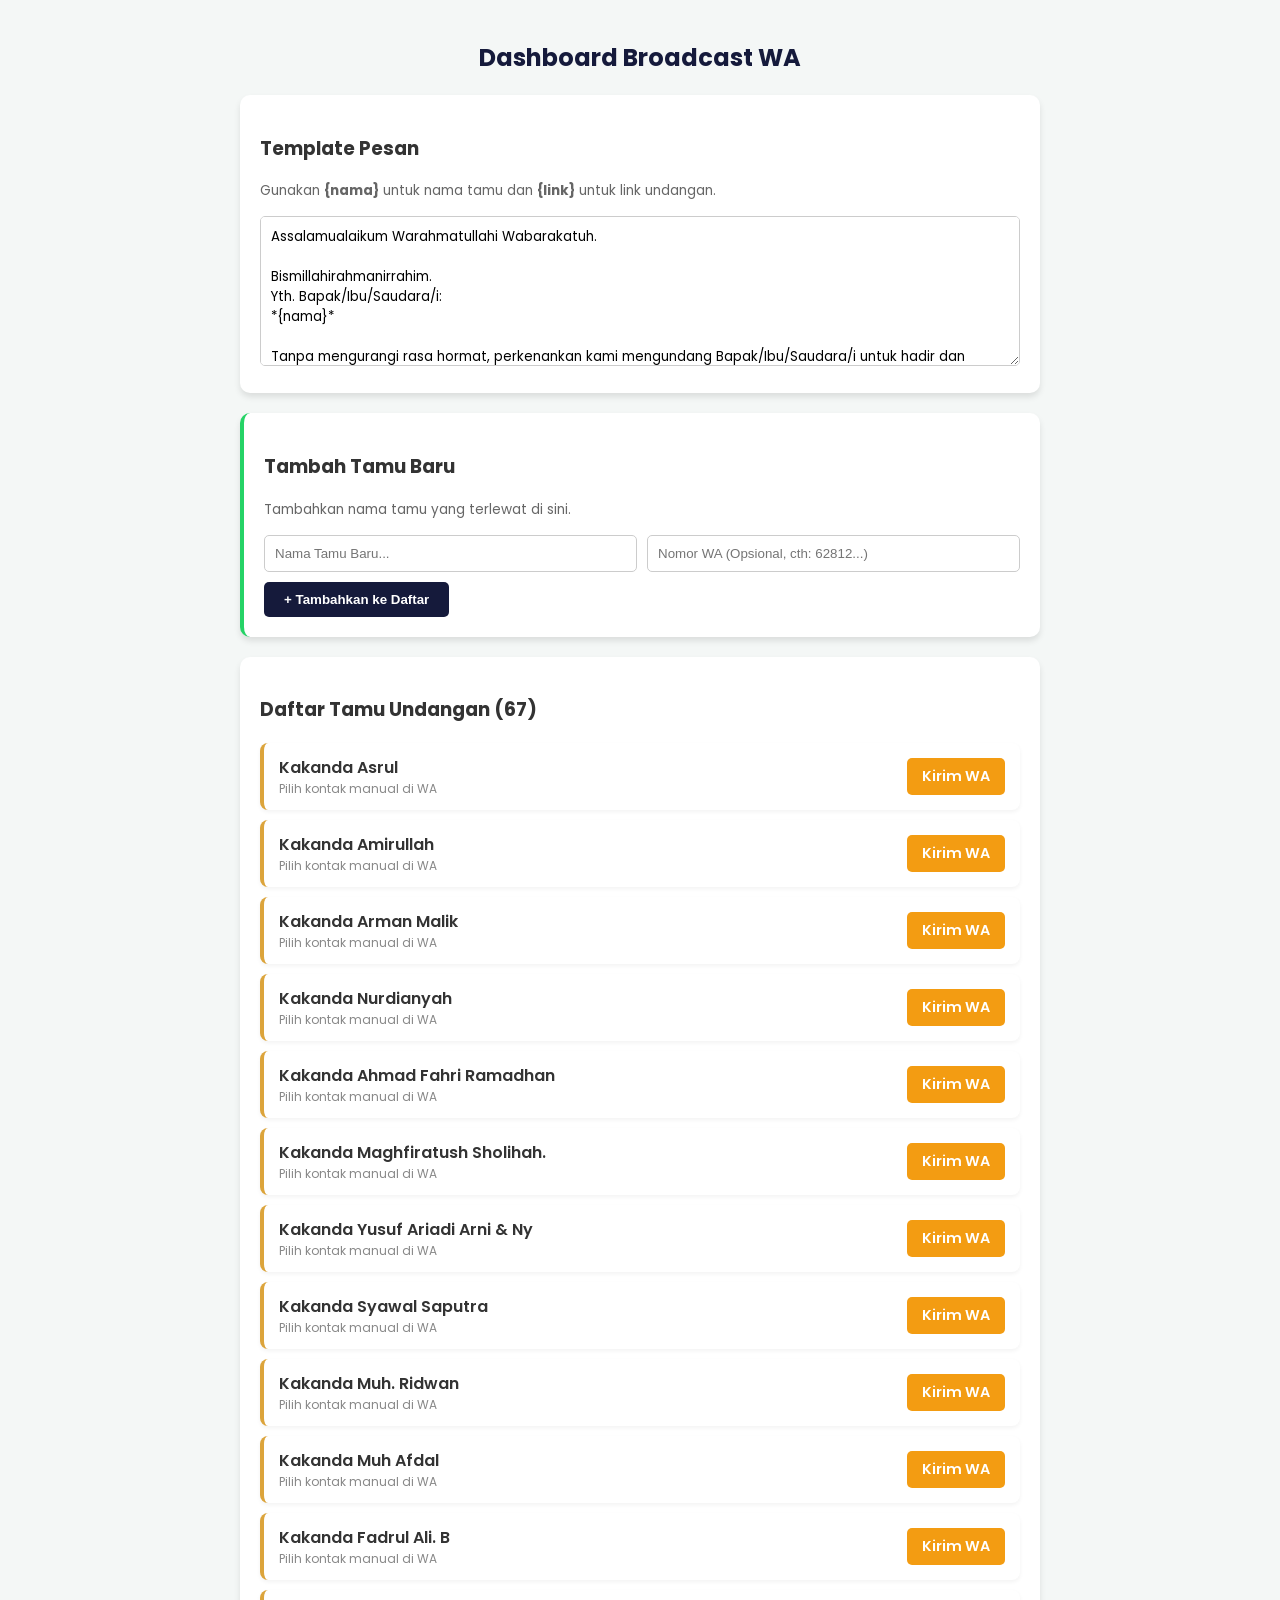
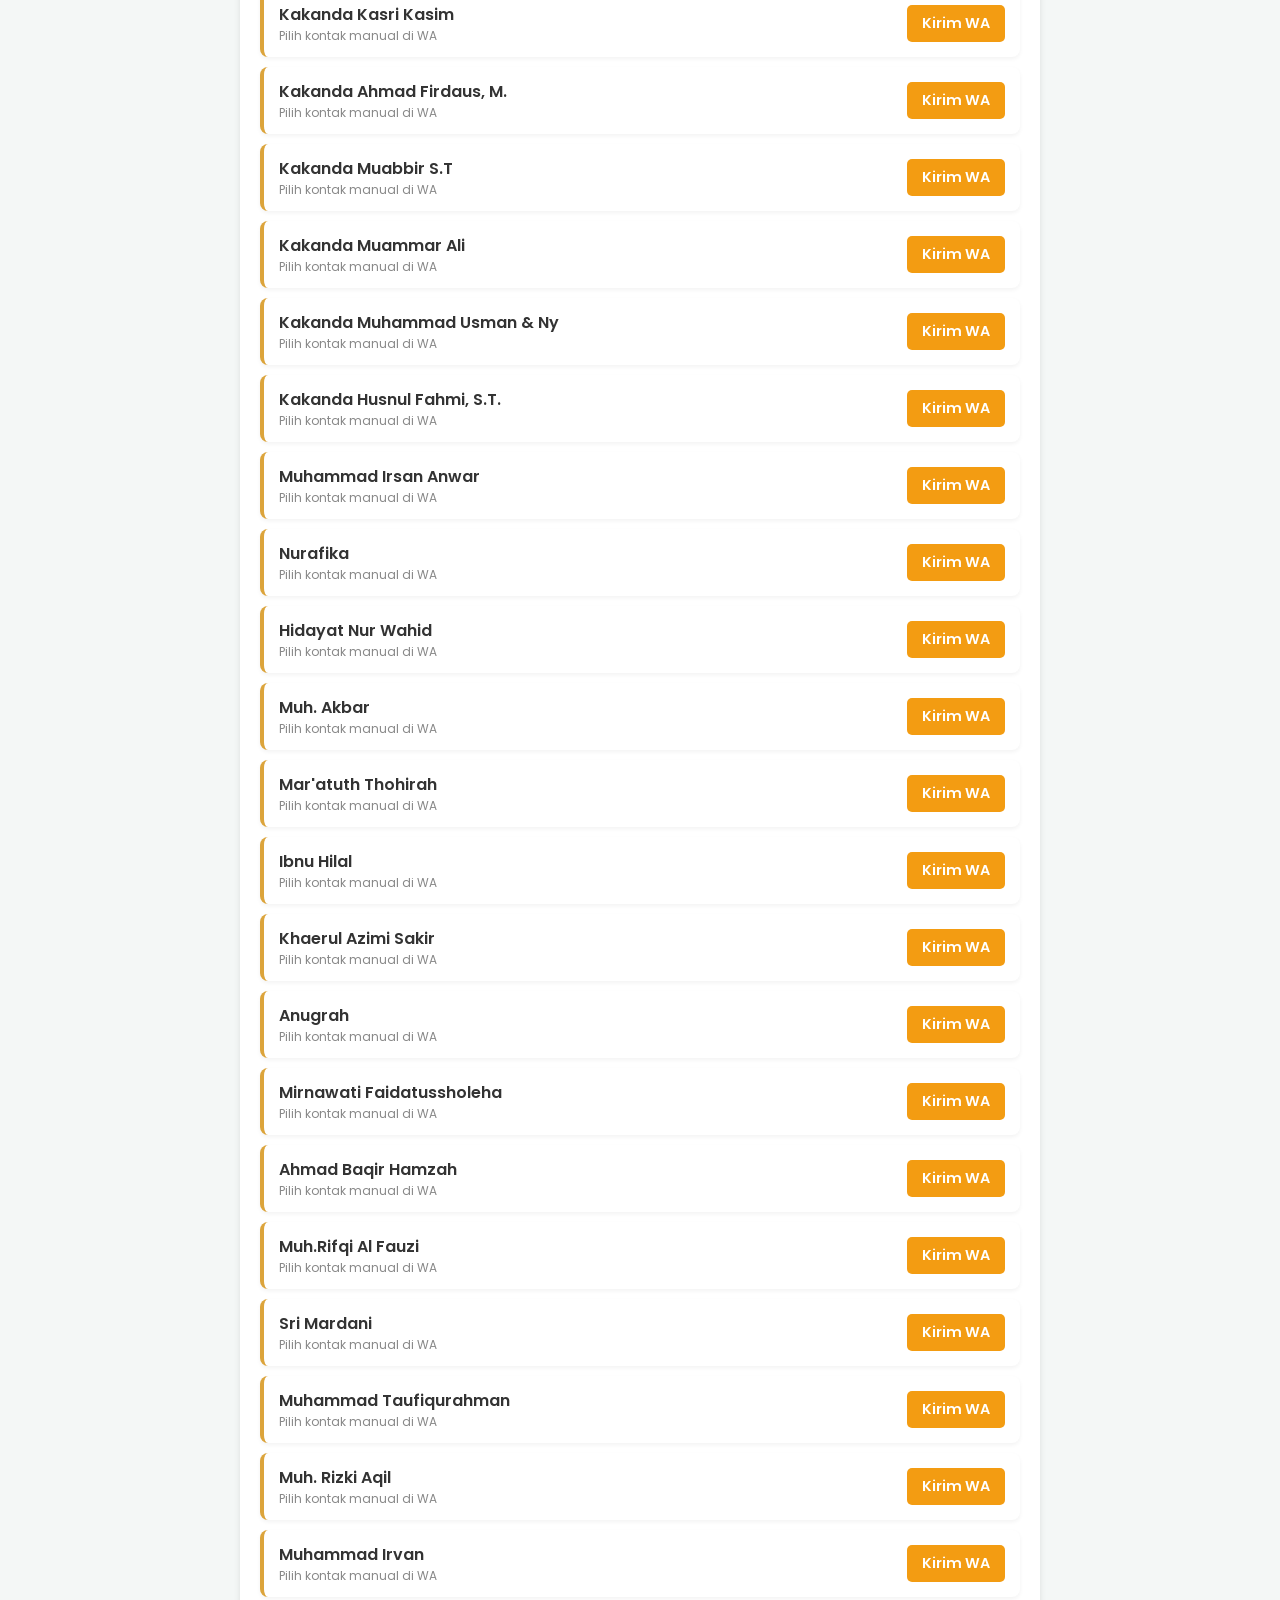
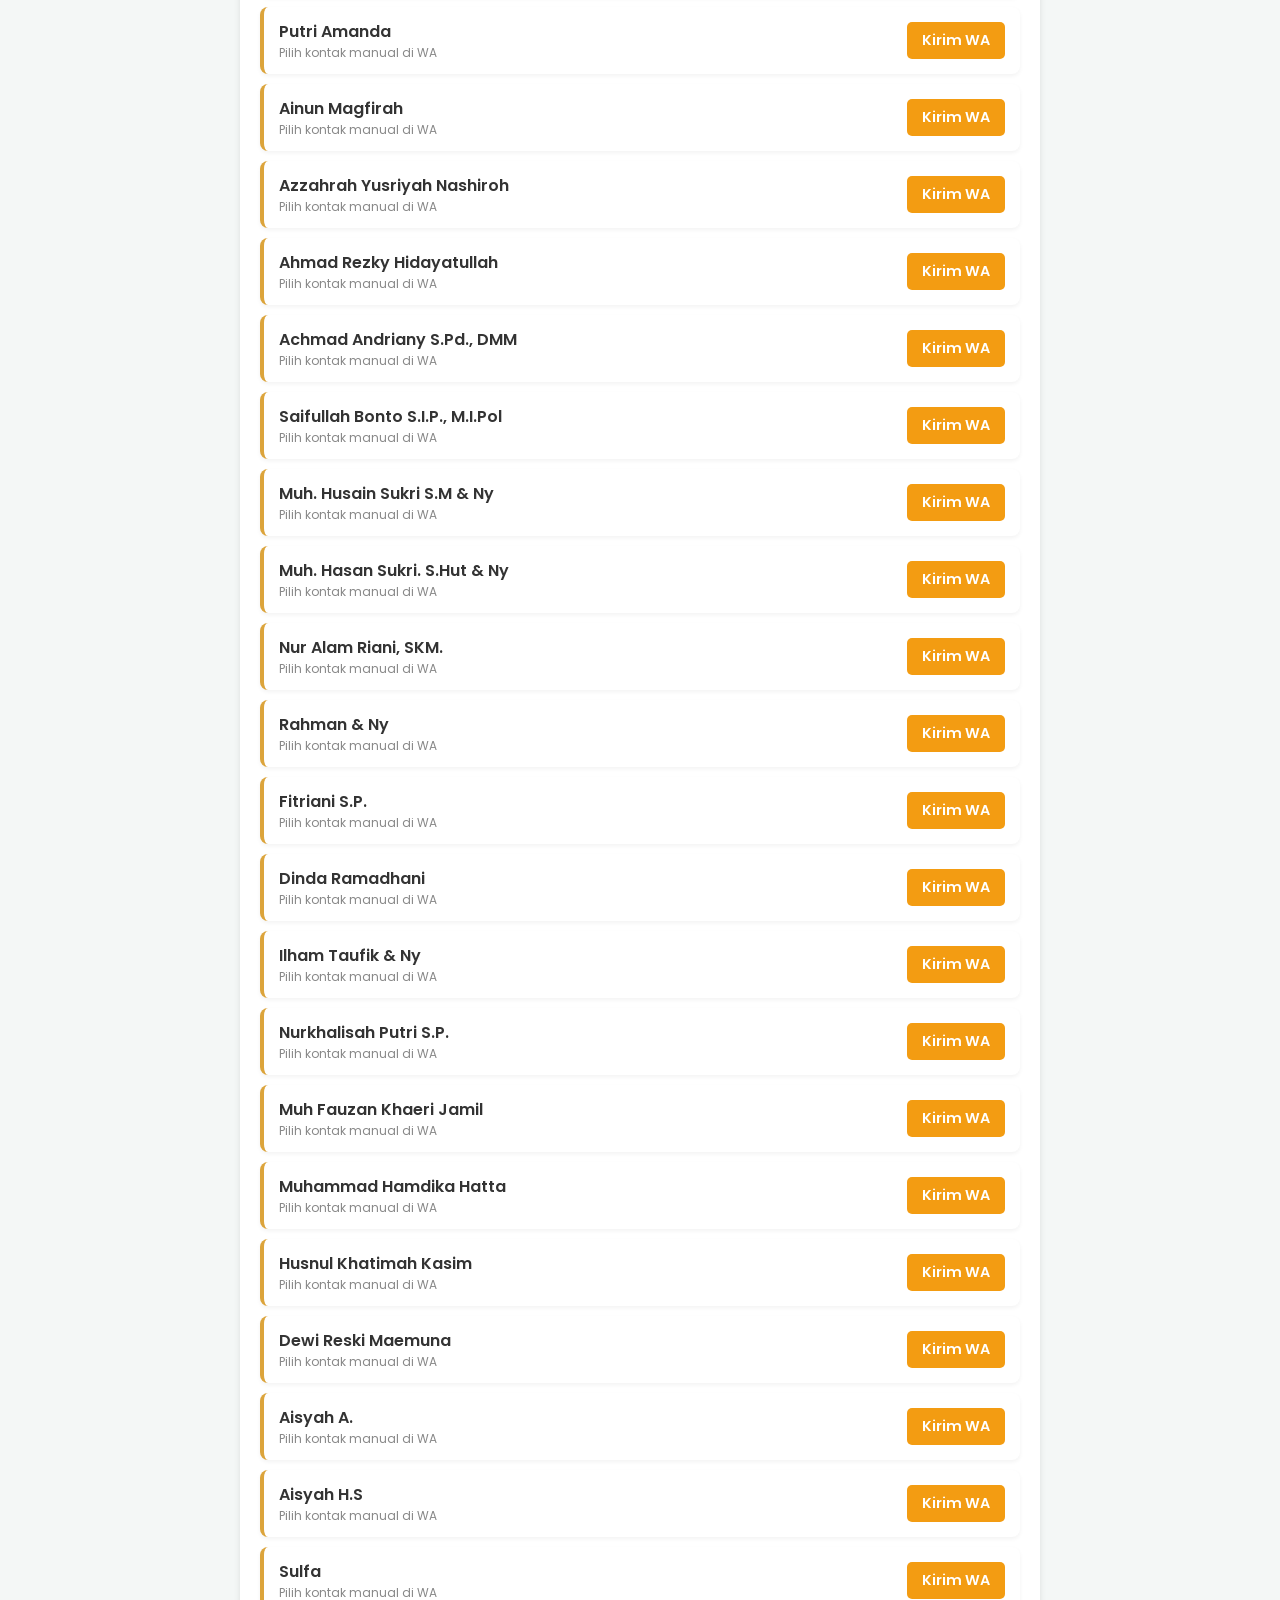
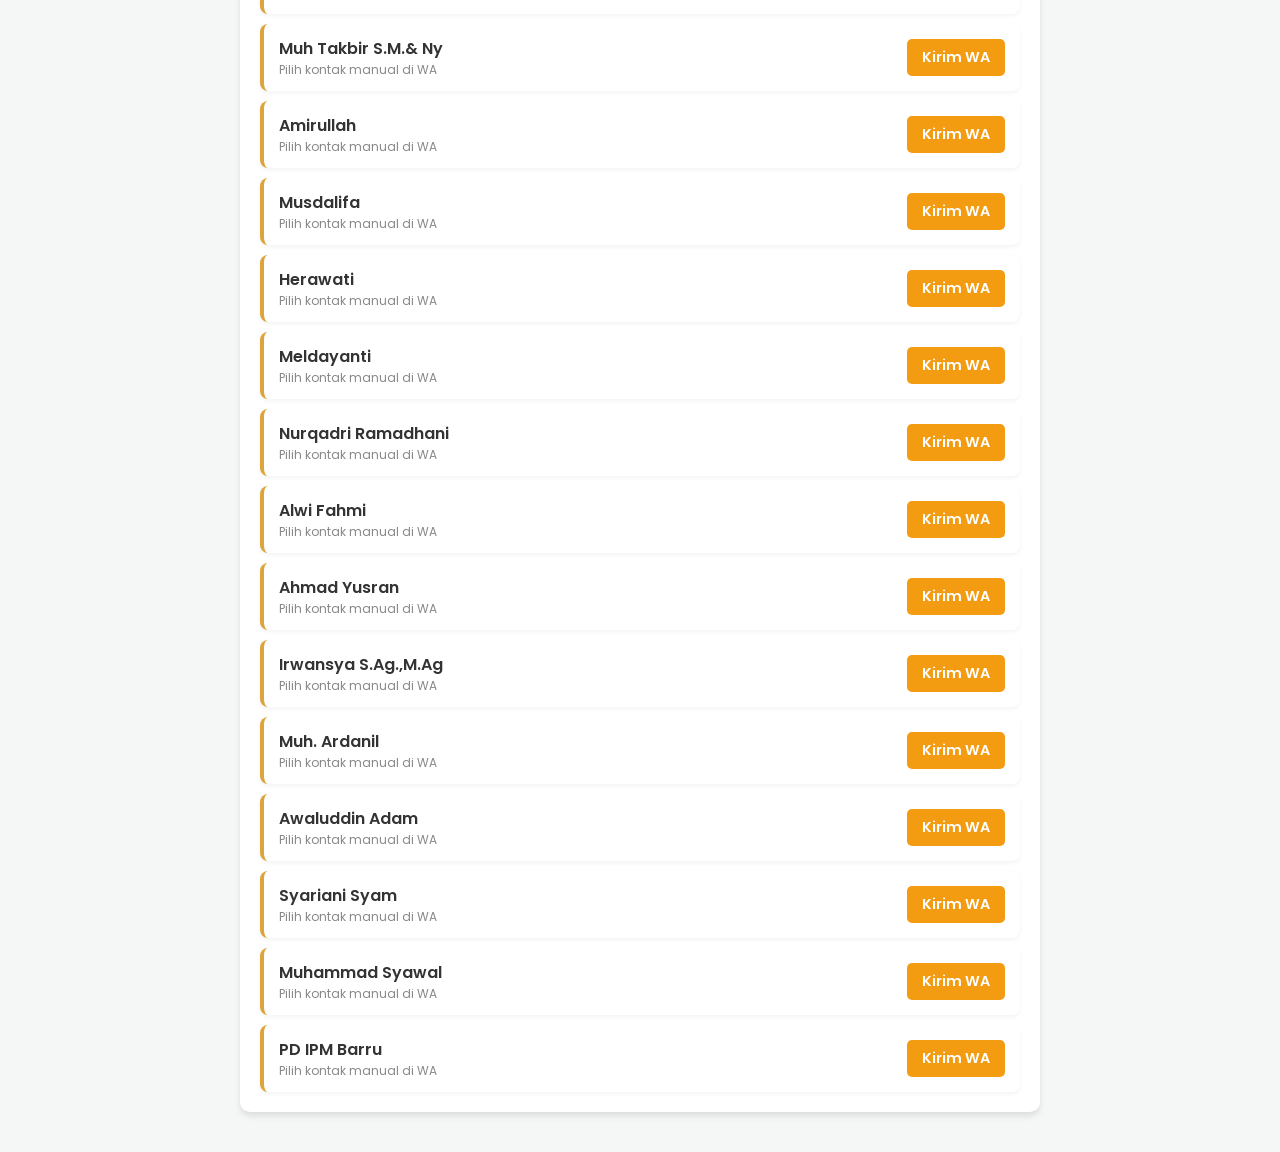
==== broadcast.html @ f9148439 "first commit" ====
<!DOCTYPE html>
<html lang="id">
<head>
  <meta charset="UTF-8">
  <meta name="viewport" content="width=device-width, initial-scale=1.0">
  <title>Generator Broadcast WA - Umma & Mufliha</title>
  <link href="https://fonts.googleapis.com/css2?family=Poppins:wght@400;600&display=swap" rel="stylesheet">
  <style>
    body {
      font-family: 'Poppins', sans-serif;
      background-color: #f4f7f6;
      color: #333;
      padding: 20px;
      max-width: 800px;
      margin: 0 auto;
    }
    h2 { color: #151a3b; text-align: center; }
    .card {
      background: white;
      padding: 20px;
      border-radius: 10px;
      box-shadow: 0 4px 6px rgba(0,0,0,0.1);
      margin-bottom: 20px;
    }
    textarea {
      width: 100%;
      height: 150px;
      padding: 10px;
      border: 1px solid #ccc;
      border-radius: 5px;
      font-family: inherit;
      resize: vertical;
      box-sizing: border-box;
    }
    .guest-list {
      display: flex;
      flex-direction: column;
      gap: 10px;
    }
    .guest-item {
      display: flex;
      justify-content: space-between;
      align-items: center;
      background: #fff;
      padding: 12px 15px;
      border-radius: 8px;
      border-left: 4px solid #dca43b;
      box-shadow: 0 2px 4px rgba(0,0,0,0.05);
    }
    .guest-name { font-weight: 600; }
    .btn-send {
      background-color: #25D366;
      color: white;
      border: none;
      padding: 8px 15px;
      border-radius: 5px;
      cursor: pointer;
      font-weight: 600;
      text-decoration: none;
      font-size: 0.9rem;
      text-align: center;
    }
    .btn-send.manual {
      background-color: #f39c12;
    }
    .info { font-size: 0.85rem; color: #666; margin-bottom: 15px; }
    .input-group {
      display: flex;
      gap: 10px;
      margin-bottom: 10px;
    }
    .input-group input {
      flex: 1;
      padding: 10px;
      border-radius: 5px;
      border: 1px solid #ccc;
    }
    .btn-add {
      background-color: #151a3b;
      color: white;
      border: none;
      padding: 10px 20px;
      border-radius: 5px;
      cursor: pointer;
      font-weight: 600;
    }
    @media (max-width: 600px) {
      .input-group { flex-direction: column; }
      .guest-item { flex-direction: column; align-items: flex-start; gap: 10px; }
      .btn-send { width: 100%; }
    }
  </style>
</head>
<body>

  <h2>Dashboard Broadcast WA</h2>
  
  <div class="card">
    <h3>Template Pesan</h3>
    <p class="info">Gunakan <strong>{nama}</strong> untuk nama tamu dan <strong>{link}</strong> untuk link undangan.</p>
    <textarea id="templateMessage">Assalamualaikum Warahmatullahi Wabarakatuh.

Bismillahirahmanirrahim.
Yth. Bapak/Ibu/Saudara/i:
*{nama}*

Tanpa mengurangi rasa hormat, perkenankan kami mengundang Bapak/Ibu/Saudara/i untuk hadir dan memberikan doa restu pada acara pernikahan kami.

Detail acara dapat dilihat melalui tautan undangan berikut:
{link}

Merupakan suatu kehormatan dan kebahagiaan bagi kami apabila Bapak/Ibu/Saudara/i berkenan hadir.

Wassalamualaikum Warahmatullahi Wabarakatuh.
Hormat kami,
*Umma & Mufliha*</textarea>
  </div>

  <div class="card" style="border-left: 4px solid #25D366;">
    <h3>Tambah Tamu Baru</h3>
    <p class="info">Tambahkan nama tamu yang terlewat di sini.</p>
    <div class="input-group">
      <input type="text" id="newGuestName" placeholder="Nama Tamu Baru...">
      <input type="text" id="newGuestWa" placeholder="Nomor WA (Opsional, cth: 62812...)">
    </div>
    <button class="btn-add" onclick="addGuest()">+ Tambahkan ke Daftar</button>
  </div>

  <div class="card">
    <h3>Daftar Tamu Undangan (<span id="totalTamu">0</span>)</h3>
    <div class="guest-list" id="guestList"></div>
  </div>

  <script>
    // 1. Data bawaan (67 Tamu)
    const tamuDefault = [
      { nama: "Kakanda Asrul", wa: "" }, { nama: "Kakanda Amirullah", wa: "" },
      { nama: "Kakanda Arman Malik", wa: "" }, { nama: "Kakanda Nurdianyah", wa: "" },
      { nama: "Kakanda Ahmad Fahri Ramadhan", wa: "" }, { nama: "Kakanda Maghfiratush Sholihah.", wa: "" },
      { nama: "Kakanda Yusuf Ariadi Arni & Ny", wa: "" }, { nama: "Kakanda Syawal Saputra", wa: "" },
      { nama: "Kakanda Muh. Ridwan", wa: "" }, { nama: "Kakanda Muh Afdal", wa: "" },
      { nama: "Kakanda Fadrul Ali. B", wa: "" }, { nama: "Kakanda Kasri Kasim", wa: "" },
      { nama: "Kakanda Ahmad Firdaus, M.", wa: "" }, { nama: "Kakanda Muabbir S.T", wa: "" },
      { nama: "Kakanda Muammar Ali", wa: "" }, { nama: "Kakanda Muhammad Usman & Ny", wa: "" },
      { nama: "Kakanda Husnul Fahmi, S.T.", wa: "" }, { nama: "Muhammad Irsan Anwar", wa: "" },
      { nama: "Nurafika", wa: "" }, { nama: "Hidayat Nur Wahid", wa: "" },
      { nama: "Muh. Akbar", wa: "" }, { nama: "Mar'atuth Thohirah", wa: "" },
      { nama: "Ibnu Hilal", wa: "" }, { nama: "Khaerul Azimi Sakir", wa: "" },
      { nama: "Anugrah", wa: "" }, { nama: "Mirnawati Faidatussholeha", wa: "" },
      { nama: "Ahmad Baqir Hamzah", wa: "" }, { nama: "Muh.Rifqi Al Fauzi", wa: "" },
      { nama: "Sri Mardani", wa: "" }, { nama: "Muhammad Taufiqurahman", wa: "" },
      { nama: "Muh. Rizki Aqil", wa: "" }, { nama: "Muhammad Irvan", wa: "" },
      { nama: "Putri Amanda", wa: "" }, { nama: "Ainun Magfirah", wa: "" },
      { nama: "Azzahrah Yusriyah Nashiroh", wa: "" }, { nama: "Ahmad Rezky Hidayatullah", wa: "" },
      { nama: "Achmad Andriany S.Pd., DMM", wa: "" }, { nama: "Saifullah Bonto S.I.P., M.I.Pol", wa: "" },
      { nama: "Muh. Husain Sukri S.M & Ny", wa: "" }, { nama: "Muh. Hasan Sukri. S.Hut & Ny", wa: "" },
      { nama: "Nur Alam Riani, SKM.", wa: "" }, { nama: "Rahman & Ny", wa: "" },
      { nama: "Fitriani S.P.", wa: "" }, { nama: "Dinda Ramadhani", wa: "" },
      { nama: "Ilham Taufik & Ny", wa: "" }, { nama: "Nurkhalisah Putri S.P.", wa: "" },
      { nama: "Muh Fauzan Khaeri Jamil", wa: "" }, { nama: "Muhammad Hamdika Hatta", wa: "" },
      { nama: "Husnul Khatimah Kasim", wa: "" }, { nama: "Dewi Reski Maemuna", wa: "" },
      { nama: "Aisyah A.", wa: "" }, { nama: "Aisyah H.S", wa: "" },
      { nama: "Sulfa", wa: "" }, { nama: "Muh Takbir S.M.& Ny", wa: "" },
      { nama: "Amirullah", wa: "" }, { nama: "Musdalifa", wa: "" },
      { nama: "Herawati", wa: "" }, { nama: "Meldayanti", wa: "" },
      { nama: "Nurqadri Ramadhani", wa: "" }, { nama: "Alwi Fahmi", wa: "" },
      { nama: "Ahmad Yusran", wa: "" }, { nama: "Irwansya S.Ag.,M.Ag", wa: "" },
      { nama: "Muh. Ardanil", wa: "" }, { nama: "Awaluddin Adam", wa: "" },
      { nama: "Syariani Syam", wa: "" }, { nama: "Muhammad Syawal", wa: "" },
      { nama: "PD IPM Barru", wa: "" }
    ];

    // 2. Ambil data tamu tambahan dari Local Storage (jika ada)
    let tamuTambahan = JSON.parse(localStorage.getItem("tamuTambahan")) || [];
    
    // 3. Gabungkan data bawaan dan data tambahan
    let tamu = [...tamuDefault, ...tamuTambahan];

    const baseUrl = "https://syawal07.github.io/wedding-ummamufliha/?to=";
    const guestListContainer = document.getElementById("guestList");

    function renderGuests() {
      guestListContainer.innerHTML = "";
      const template = document.getElementById("templateMessage").value;

      tamu.forEach((guest, index) => {
        const encodedNameUrl = encodeURIComponent(guest.nama);
        const linkUndangan = baseUrl + encodedNameUrl;

        let pesanText = template.replace(/{nama}/g, guest.nama).replace(/{link}/g, linkUndangan);
        const encodedMessage = encodeURIComponent(pesanText);
        
        let waLink = guest.wa && guest.wa.trim() !== "" 
          ? `https://wa.me/${guest.wa}?text=${encodedMessage}` 
          : `https://wa.me/?text=${encodedMessage}`;

        const div = document.createElement("div");
        div.className = "guest-item";
        
        // Tambahkan tombol "Hapus" hanya untuk tamu tambahan (bukan default)
        let deleteBtn = index >= tamuDefault.length 
          ? `<button onclick="deleteGuest(${index})" style="margin-left:10px; background:transparent; border:none; color:red; cursor:pointer; font-weight:bold;">X</button>` 
          : '';

        div.innerHTML = `
          <div style="display: flex; flex-direction: column;">
            <span class="guest-name">${guest.nama} ${deleteBtn}</span>
            <span style="font-size: 0.75rem; color: #888;">${guest.wa ? '+' + guest.wa : 'Pilih kontak manual di WA'}</span>
          </div>
          <a href="${waLink}" target="_blank" class="btn-send ${!guest.wa ? 'manual' : ''}">
            ${guest.wa ? 'Kirim Langsung' : 'Kirim WA'}
          </a>
        `;
        guestListContainer.appendChild(div);
      });
      document.getElementById("totalTamu").innerText = tamu.length;
    }

    function addGuest() {
      const nameInput = document.getElementById("newGuestName");
      const waInput = document.getElementById("newGuestWa");
      
      const newName = nameInput.value.trim();
      const newWa = waInput.value.trim();

      if (newName === "") {
        alert("Nama tamu tidak boleh kosong!");
        return;
      }

      // Tambahkan ke array tamu tambahan
      tamuTambahan.push({ nama: newName, wa: newWa });
      
      // Simpan ke Local Storage
      localStorage.setItem("tamuTambahan", JSON.stringify(tamuTambahan));
      
      // Perbarui array utama
      tamu = [...tamuDefault, ...tamuTambahan];

      nameInput.value = "";
      waInput.value = "";
      
      renderGuests();
    }

    // Fitur baru: Menghapus tamu tambahan
    function deleteGuest(index) {
      if(confirm("Hapus tamu ini dari daftar?")) {
        const indexTambahan = index - tamuDefault.length;
        tamuTambahan.splice(indexTambahan, 1);
        localStorage.setItem("tamuTambahan", JSON.stringify(tamuTambahan));
        tamu = [...tamuDefault, ...tamuTambahan];
        renderGuests();
      }
    }

    renderGuests();
    document.getElementById("templateMessage").addEventListener("input", renderGuests);
  </script>

</body>
</html>
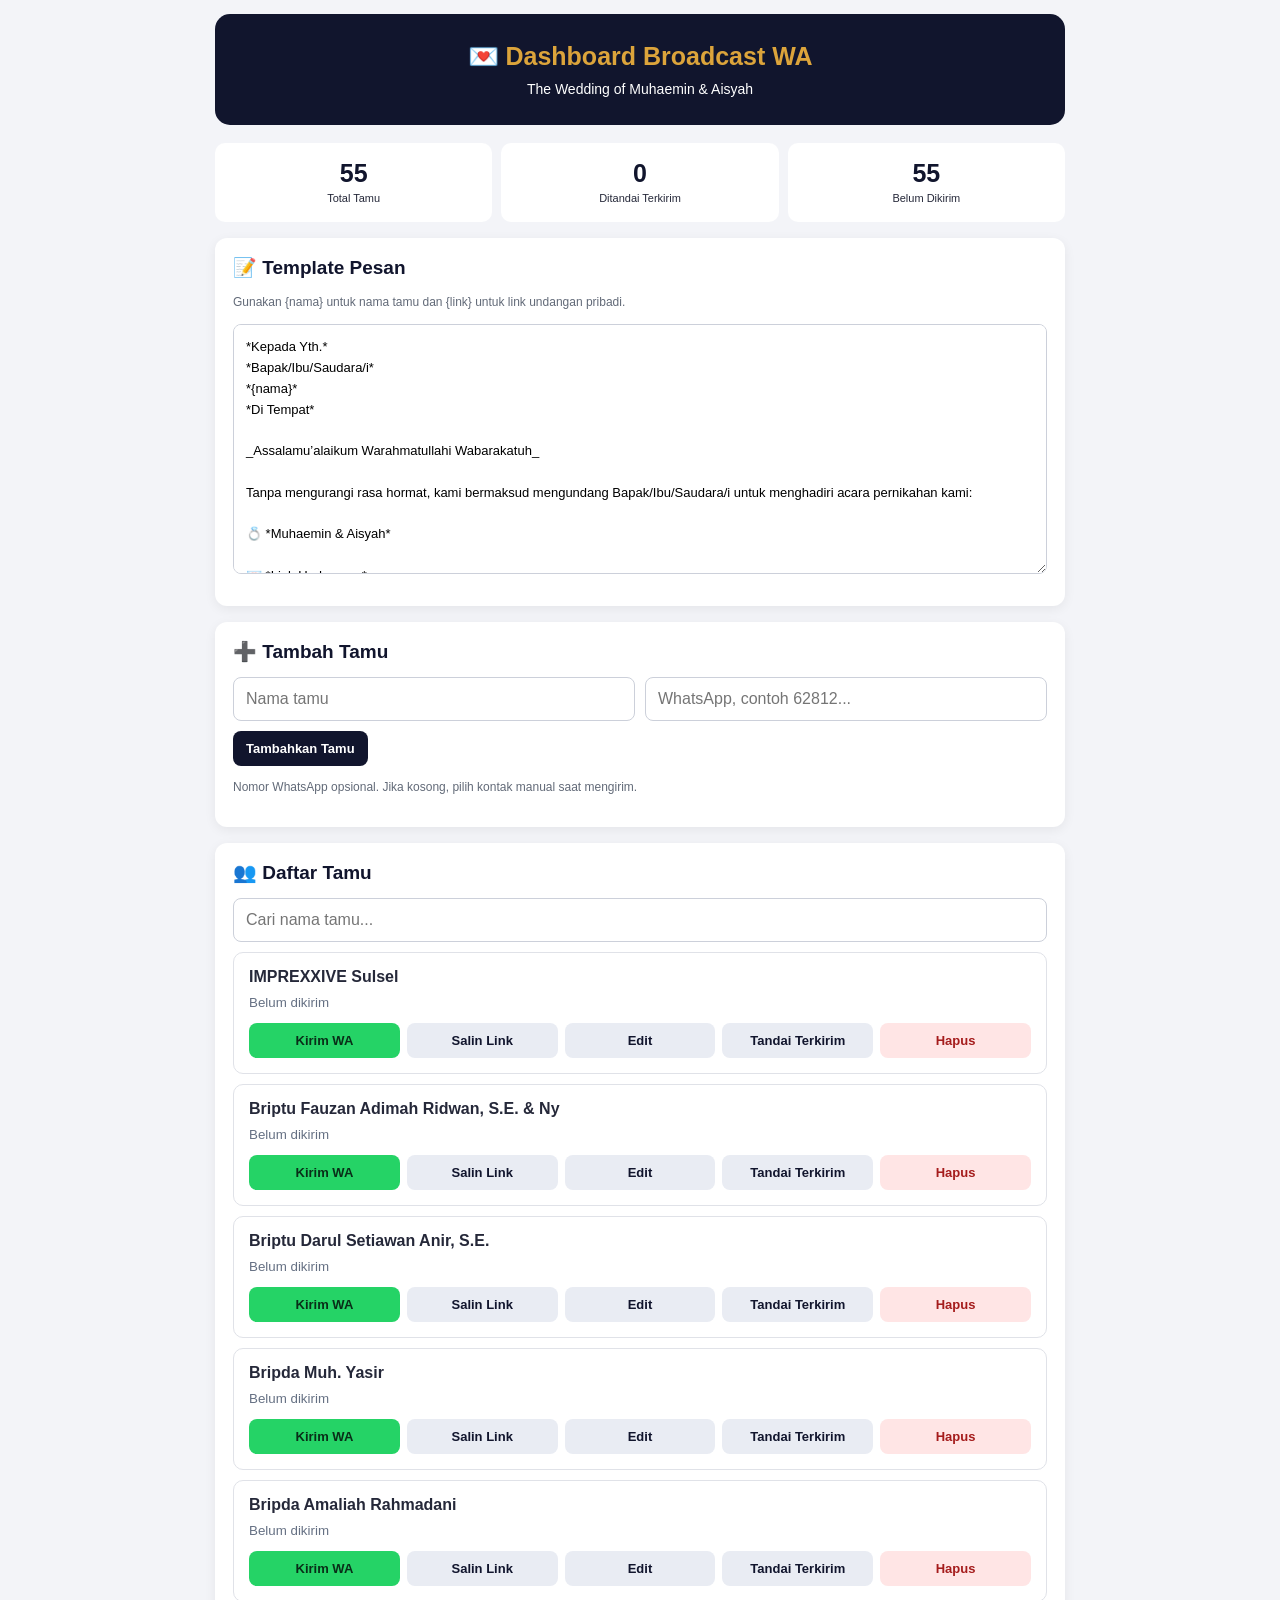
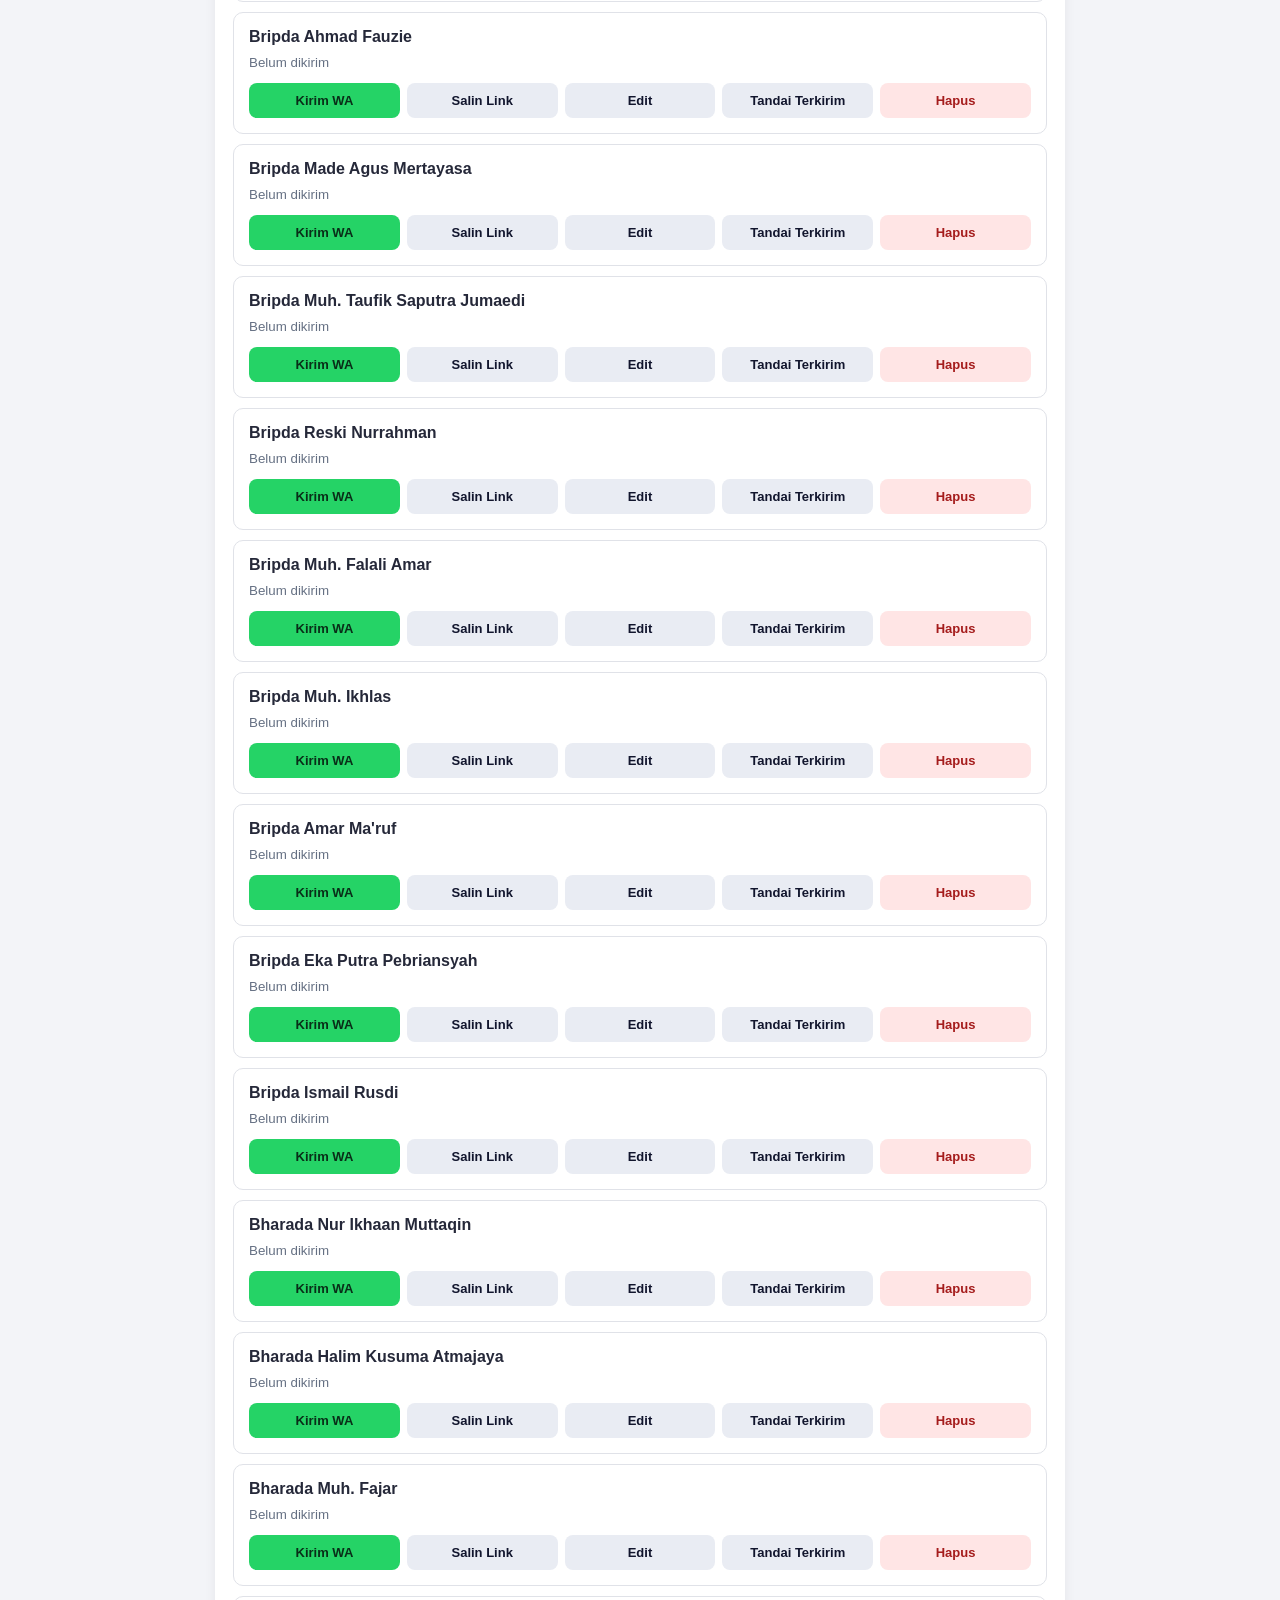
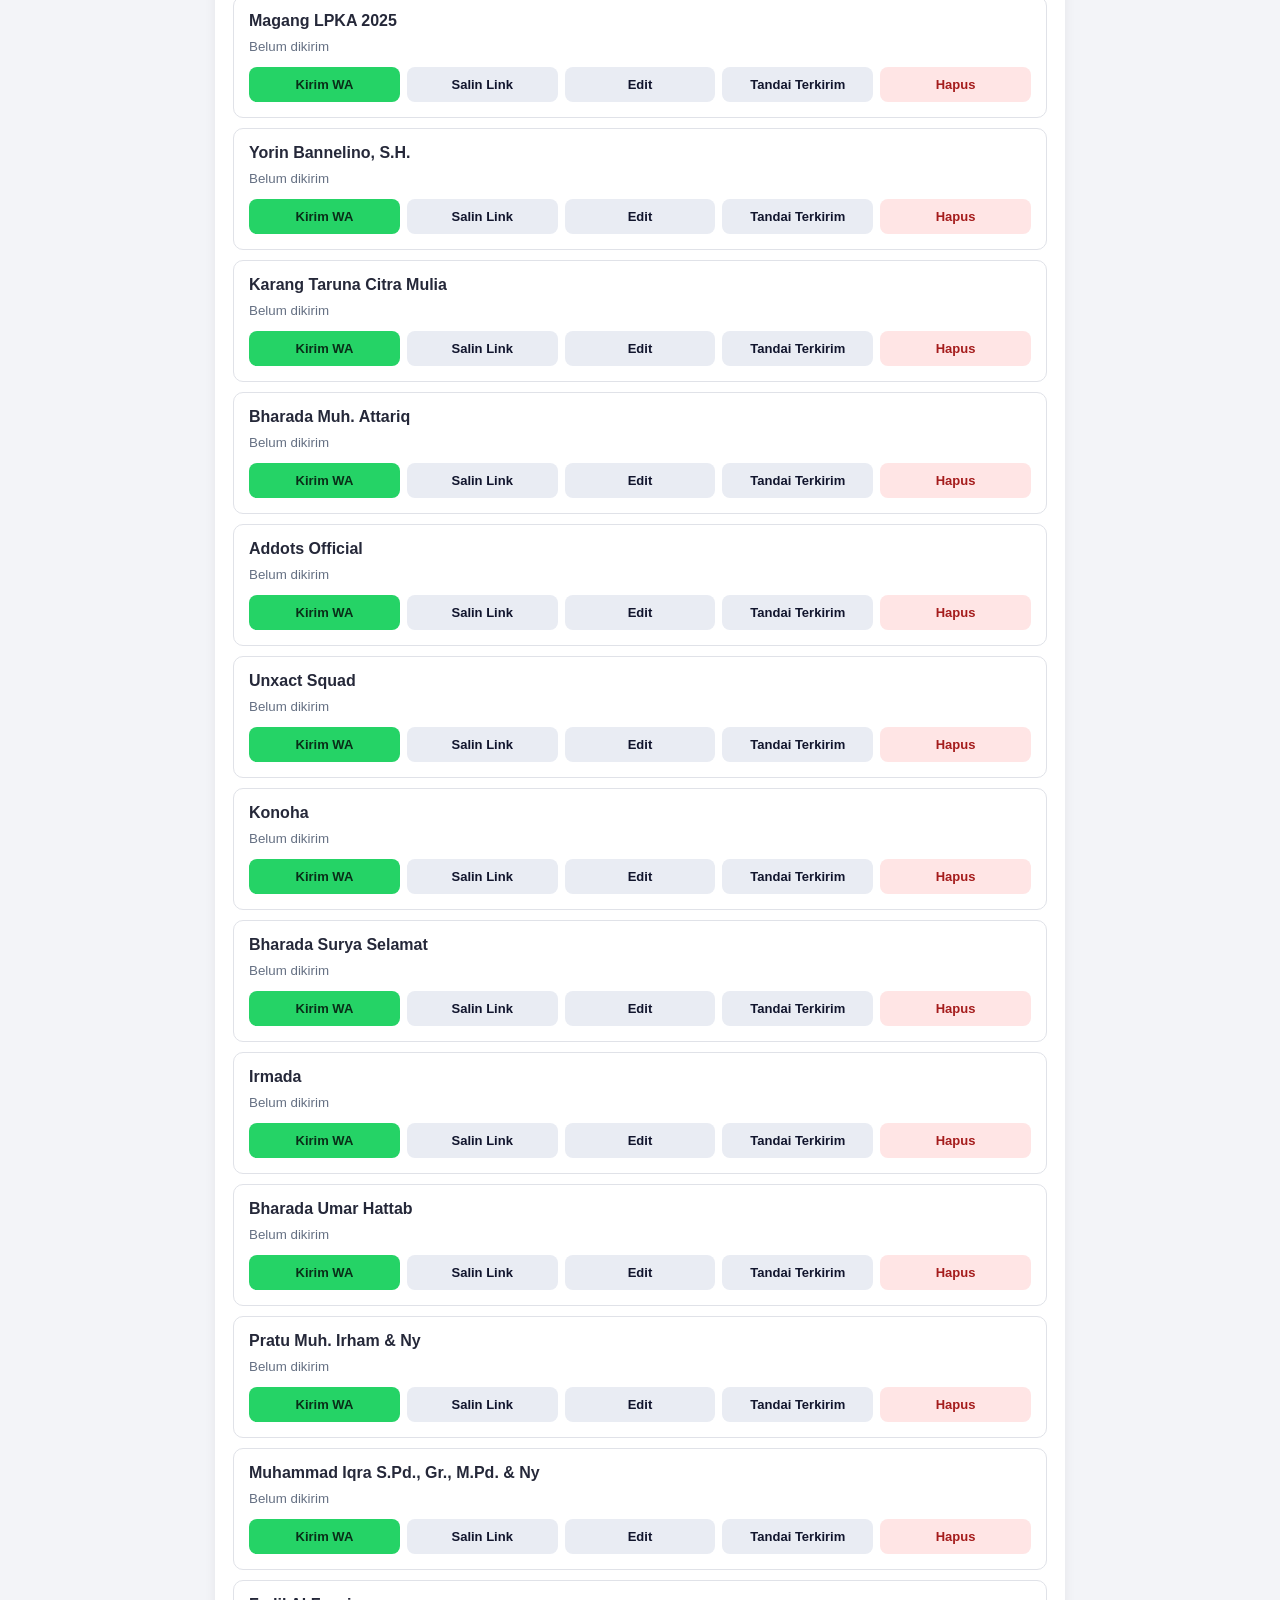
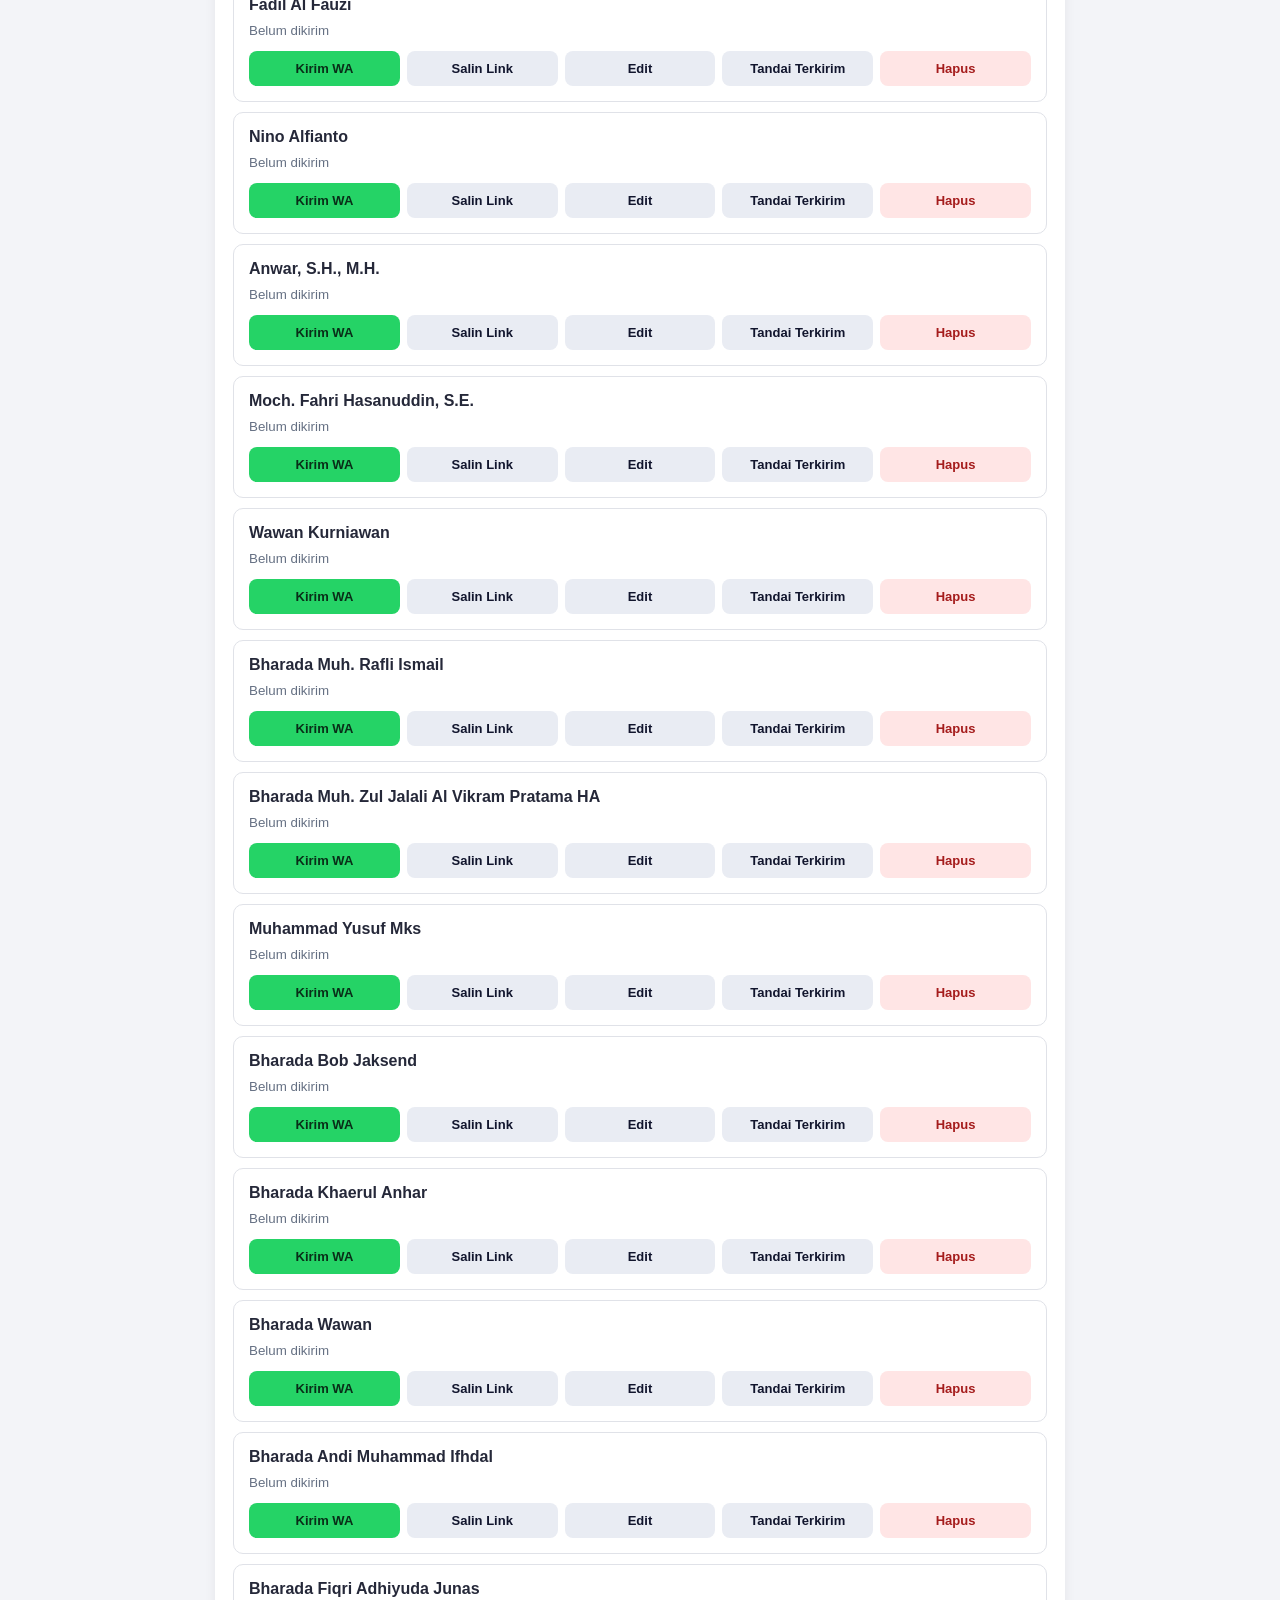
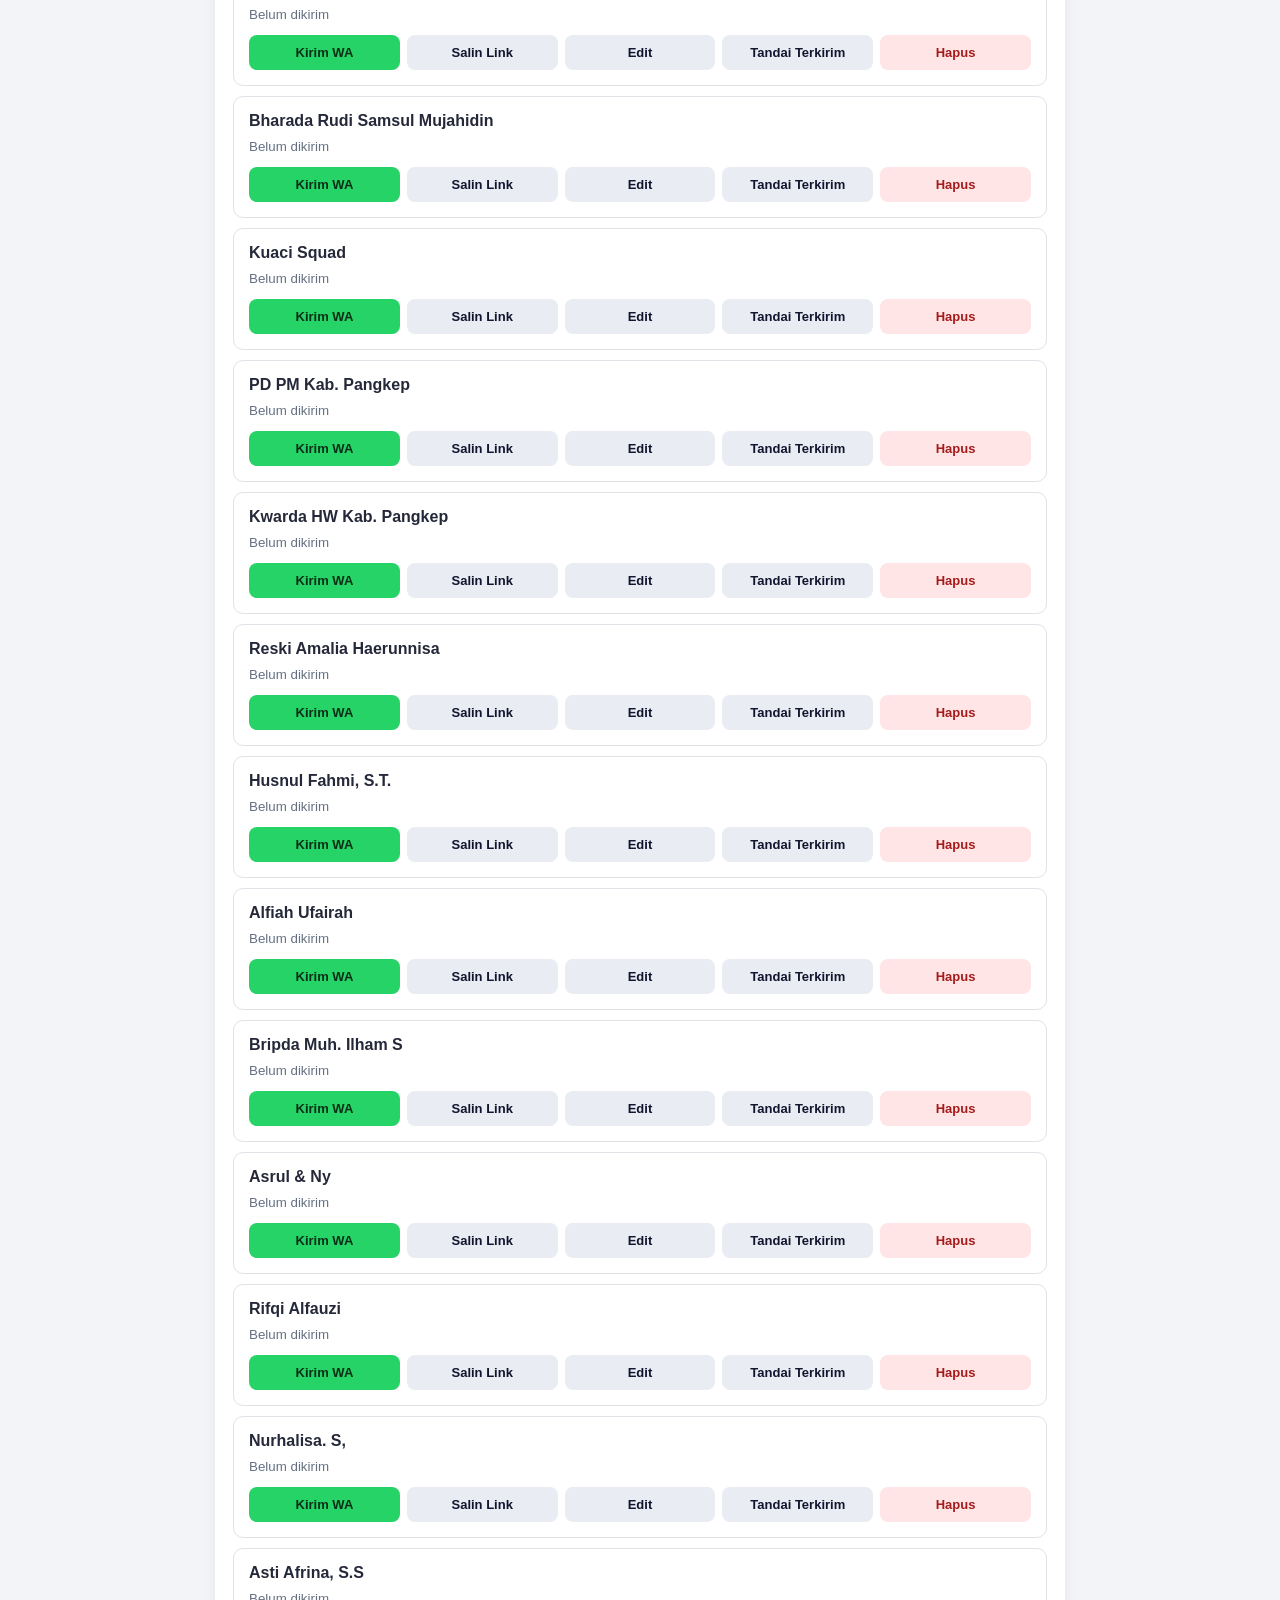
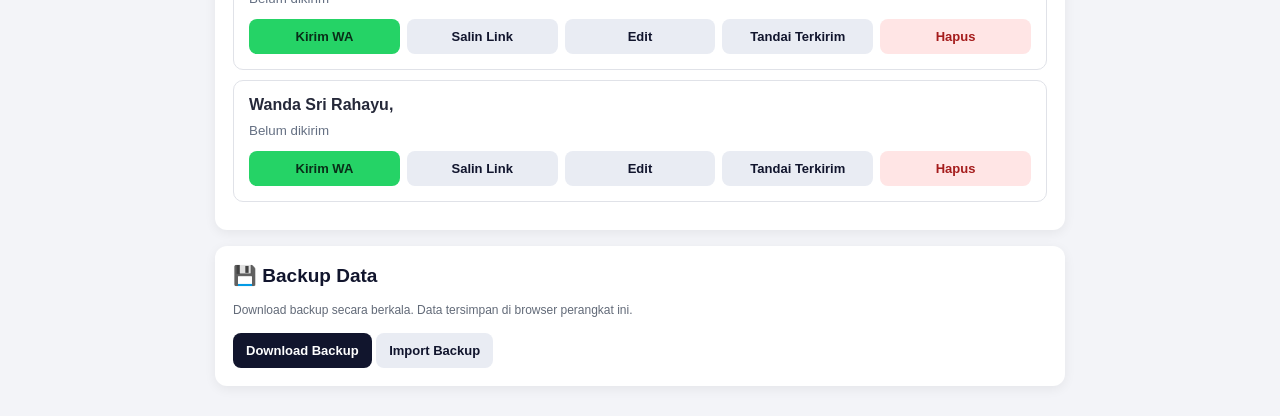
==== commit 35ea84e6: "update commit" ====
--- a/broadcast.html
+++ b/broadcast.html
@@ -1,262 +1,766 @@
+
 <!DOCTYPE html>
 <html lang="id">
 <head>
-  <meta charset="UTF-8">
-  <meta name="viewport" content="width=device-width, initial-scale=1.0">
-  <title>Generator Broadcast WA - Umma & Mufliha</title>
-  <link href="https://fonts.googleapis.com/css2?family=Poppins:wght@400;600&display=swap" rel="stylesheet">
-  <style>
-    body {
-      font-family: 'Poppins', sans-serif;
-      background-color: #f4f7f6;
-      color: #333;
-      padding: 20px;
-      max-width: 800px;
-      margin: 0 auto;
+<meta charset="UTF-8">
+<meta name="viewport" content="width=device-width, initial-scale=1">
+<title>Broadcast Muhaemin & Aisyah</title>
+
+<style>
+:root {
+  --navy: #11152d;
+  --gold: #dca43b;
+  --green: #128c4a;
+}
+
+* {
+  box-sizing: border-box;
+}
+
+body {
+  margin: 0;
+  padding: 14px;
+  background: #f3f4f8;
+  color: #252839;
+  font-family: Arial, sans-serif;
+}
+
+.container {
+  max-width: 850px;
+  margin: auto;
+}
+
+header {
+  background: var(--navy);
+  color: white;
+  padding: 28px 18px;
+  text-align: center;
+  border-radius: 15px;
+  margin-bottom: 18px;
+}
+
+header h1 {
+  margin: 0 0 10px;
+  font-size: 25px;
+  color: var(--gold);
+}
+
+header p {
+  margin: 0;
+  font-size: 14px;
+}
+
+.card {
+  background: white;
+  border-radius: 12px;
+  padding: 18px;
+  margin-bottom: 16px;
+  box-shadow: 0 3px 12px #00000010;
+}
+
+h2 {
+  font-size: 19px;
+  color: var(--navy);
+  margin: 0 0 14px;
+}
+
+input, textarea {
+  width: 100%;
+  border: 1px solid #ccd0da;
+  border-radius: 8px;
+  padding: 12px;
+  font: inherit;
+  margin-bottom: 10px;
+}
+
+textarea {
+  min-height: 250px;
+  resize: vertical;
+  font-size: 13px;
+  line-height: 1.6;
+}
+
+button, .send-btn {
+  border: none;
+  border-radius: 8px;
+  padding: 10px 13px;
+  cursor: pointer;
+  font-size: 13px;
+  font-weight: 600;
+  text-decoration: none;
+  text-align: center;
+}
+
+.primary {
+  background: var(--navy);
+  color: white;
+}
+
+.secondary {
+  background: #e9ecf3;
+  color: var(--navy);
+}
+
+.danger {
+  background: #ffe5e5;
+  color: #a51c1c;
+}
+
+.send-btn {
+  background: #25d366;
+  color: #092e18;
+}
+
+.guest {
+  padding: 15px;
+  border: 1px solid #e0e2e8;
+  border-radius: 10px;
+  margin-bottom: 10px;
+}
+
+.guest.sent {
+  border-left: 4px solid #25d366;
+}
+
+.guest h3 {
+  margin: 0 0 7px;
+  font-size: 16px;
+  overflow-wrap: anywhere;
+}
+
+.guest small {
+  color: #657083;
+}
+
+.actions {
+  display: flex;
+  gap: 7px;
+  flex-wrap: wrap;
+  margin-top: 12px;
+}
+
+.actions > * {
+  flex: 1;
+}
+
+.stats {
+  display: grid;
+  grid-template-columns: repeat(3, 1fr);
+  gap: 9px;
+  margin-bottom: 16px;
+}
+
+.stat {
+  background: white;
+  border-radius: 10px;
+  padding: 16px 5px;
+  text-align: center;
+}
+
+.stat strong {
+  display: block;
+  font-size: 25px;
+  color: var(--navy);
+}
+
+.stat small {
+  font-size: 11px;
+}
+
+.form-row {
+  display: grid;
+  grid-template-columns: 1fr 1fr;
+  gap: 10px;
+}
+
+.note {
+  font-size: 12px;
+  color: #626a78;
+  line-height: 1.6;
+}
+
+@media(max-width:600px) {
+  .form-row {
+    grid-template-columns: 1fr;
+    gap: 0;
+  }
+
+  .actions {
+    display: grid;
+    grid-template-columns: 1fr 1fr;
+  }
+
+  .actions > * {
+    width: 100%;
+  }
+
+  .card {
+    padding: 14px;
+  }
+}
+</style>
+</head>
+
+<body>
+<div class="container">
+
+<header>
+  <h1>💌 Dashboard Broadcast WA</h1>
+  <p>The Wedding of Muhaemin & Aisyah</p>
+</header>
+
+<div class="stats">
+  <div class="stat">
+    <strong id="total">0</strong>
+    <small>Total Tamu</small>
+  </div>
+  <div class="stat">
+    <strong id="sent">0</strong>
+    <small>Ditandai Terkirim</small>
+  </div>
+  <div class="stat">
+    <strong id="pending">0</strong>
+    <small>Belum Dikirim</small>
+  </div>
+</div>
+
+<div class="card">
+  <h2>📝 Template Pesan</h2>
+  <p class="note">
+    Gunakan {nama} untuk nama tamu dan
+    {link} untuk link undangan pribadi.
+  </p>
+  <textarea id="template"></textarea>
+</div>
+
+<div class="card">
+  <h2>➕ Tambah Tamu</h2>
+
+  <div class="form-row">
+    <input id="newName"
+           placeholder="Nama tamu">
+
+    <input id="newWa"
+           placeholder="WhatsApp, contoh 62812..."
+           type="tel">
+  </div>
+
+  <button class="primary" id="addBtn">
+    Tambahkan Tamu
+  </button>
+
+  <p class="note">
+    Nomor WhatsApp opsional.
+    Jika kosong, pilih kontak manual saat mengirim.
+  </p>
+</div>
+
+<div class="card">
+  <h2>👥 Daftar Tamu</h2>
+  <input id="search"
+         type="search"
+         placeholder="Cari nama tamu...">
+
+  <div id="guestList"></div>
+</div>
+
+<div class="card">
+  <h2>💾 Backup Data</h2>
+  <p class="note">
+    Download backup secara berkala.
+    Data tersimpan di browser perangkat ini.
+  </p>
+
+  <button class="primary" id="exportBtn">
+    Download Backup
+  </button>
+
+  <button class="secondary" id="importBtn">
+    Import Backup
+  </button>
+
+  <input id="importFile"
+         type="file"
+         accept=".json,application/json"
+         hidden>
+</div>
+
+</div>
+
+<script>
+"use strict";
+
+/* DATA TAMU MUHAEMIN & AISYAH */
+
+const namaAwal = [
+  "IMPREXXIVE Sulsel",
+  "Briptu Fauzan Adimah Ridwan, S.E. & Ny",
+  "Briptu Darul Setiawan Anir, S.E.",
+  "Bripda Muh. Yasir",
+  "Bripda Amaliah Rahmadani",
+  "Bripda Ahmad Fauzie",
+  "Bripda Made Agus Mertayasa",
+  "Bripda Muh. Taufik Saputra Jumaedi",
+  "Bripda Reski Nurrahman",
+  "Bripda Muh. Falali Amar",
+  "Bripda Muh. Ikhlas",
+  "Bripda Amar Ma'ruf",
+  "Bripda Eka Putra Pebriansyah",
+  "Bripda Ismail Rusdi",
+  "Bharada Nur Ikhaan Muttaqin",
+  "Bharada Halim Kusuma Atmajaya",
+  "Bharada Muh. Fajar",
+  "Magang LPKA 2025",
+  "Yorin Bannelino, S.H.",
+  "Karang Taruna Citra Mulia",
+  "Bharada Muh. Attariq",
+  "Addots Official",
+  "Unxact Squad",
+  "Konoha",
+  "Bharada Surya Selamat",
+  "Irmada",
+  "Bharada Umar Hattab",
+  "Pratu Muh. Irham & Ny",
+  "Muhammad Iqra S.Pd., Gr., M.Pd. & Ny",
+  "Fadil Al Fauzi",
+  "Nino Alfianto",
+  "Anwar, S.H., M.H.",
+  "Moch. Fahri Hasanuddin, S.E.",
+  "Wawan Kurniawan",
+  "Bharada Muh. Rafli Ismail",
+  "Bharada Muh. Zul Jalali Al Vikram Pratama HA",
+  "Muhammad Yusuf Mks",
+  "Bharada Bob Jaksend",
+  "Bharada Khaerul Anhar",
+  "Bharada Wawan",
+  "Bharada Andi Muhammad Ifhdal",
+  "Bharada Fiqri Adhiyuda Junas",
+  "Bharada Rudi Samsul Mujahidin",
+  "Kuaci Squad",
+  "PD PM Kab. Pangkep",
+  "Kwarda HW Kab. Pangkep",
+  "Reski Amalia Haerunnisa",
+  "Husnul Fahmi, S.T.",
+  "Alfiah Ufairah",
+  "Bripda Muh. Ilham S",
+  "Asrul & Ny",
+  "Rifqi Alfauzi",
+  "Nurhalisa. S,",
+  "Asti Afrina, S.S",
+  "Wanda Sri Rahayu,"
+];
+
+/* KONFIGURASI */
+
+const BASE_URL =
+  "https://syawalsss.github.io/muhaemin-aisyah/";
+
+const STORAGE_KEY =
+  "broadcast_muhaemin_aisyah_v1";
+
+const defaultTemplate = `*Kepada Yth.*
+*Bapak/Ibu/Saudara/i*
+*{nama}*
+*Di Tempat*
+
+_Assalamu’alaikum Warahmatullahi Wabarakatuh_
+
+Tanpa mengurangi rasa hormat, kami bermaksud mengundang Bapak/Ibu/Saudara/i untuk menghadiri acara pernikahan kami:
+
+💍 *Muhaemin & Aisyah*
+
+💌 *Link Undangan:*
+{link}
+
+Merupakan suatu kebahagiaan bagi kami apabila Bapak/Ibu/Saudara/i berkenan hadir dan memberikan doa restu.
+
+Terima kasih. 🤍
+
+_Wassalamu’alaikum Warahmatullahi Wabarakatuh_`;
+
+/* DATA AWAL */
+
+const defaultGuests = namaAwal.map((nama, i) => ({
+  id: "default-" + i,
+  nama,
+  wa: "",
+  sent: false
+}));
+
+function readState() {
+  try {
+    const saved = JSON.parse(
+      localStorage.getItem(STORAGE_KEY)
+    );
+
+    if (saved && Array.isArray(saved.guests)) {
+      return saved;
     }
-    h2 { color: #151a3b; text-align: center; }
-    .card {
-      background: white;
-      padding: 20px;
-      border-radius: 10px;
-      box-shadow: 0 4px 6px rgba(0,0,0,0.1);
-      margin-bottom: 20px;
+  } catch (error) {
+    console.warn(error);
+  }
+
+  return {
+    guests: defaultGuests,
+    template: defaultTemplate
+  };
+}
+
+let state = readState();
+
+function save() {
+  try {
+    localStorage.setItem(
+      STORAGE_KEY,
+      JSON.stringify(state)
+    );
+    return true;
+  } catch {
+    alert("Data gagal disimpan di browser.");
+    return false;
+  }
+}
+
+const $ = id => document.getElementById(id);
+
+/* FORMAT NAMA BARU */
+
+function formatName(value) {
+  const special = new Set([
+    "S.E.", "S.H.", "M.H.", "S.T.",
+    "S.PD.", "M.PD.", "S.S.",
+    "LPKA", "HW", "PD", "PM",
+    "HA", "NY"
+  ]);
+
+  return value.trim().replace(/\s+/g, " ")
+    .split(" ")
+    .map(word => {
+      if (special.has(word.toUpperCase())) {
+        if (word.toUpperCase() === "NY") return "Ny";
+        return word.toUpperCase();
+      }
+
+      return word.toLowerCase().replace(
+        /(^|[-'])(\p{L})/gu,
+        (_, start, letter) =>
+          start + letter.toUpperCase()
+      );
+    })
+    .join(" ");
+}
+
+/* LINK UNDANGAN */
+
+function invitationLink(guest) {
+  return BASE_URL + "?to=" +
+    encodeURIComponent(guest.nama);
+}
+
+function messageFor(guest) {
+  return $("template").value
+    .replace(/\{nama\}/g, guest.nama)
+    .replace(/\{link\}/g, invitationLink(guest));
+}
+
+function waLink(guest) {
+  let number = (guest.wa || "").replace(/\D/g, "");
+
+  if (number.startsWith("0")) {
+    number = "62" + number.slice(1);
+  }
+
+  const message = encodeURIComponent(messageFor(guest));
+
+  return number
+    ? `https://wa.me/${number}?text=${message}`
+    : `https://wa.me/?text=${message}`;
+}
+
+/* TAMPILKAN DAFTAR */
+
+function render() {
+  const list = $("guestList");
+  list.replaceChildren();
+
+  const keyword = $("search").value.toLowerCase();
+
+  const filtered = state.guests.filter(g =>
+    g.nama.toLowerCase().includes(keyword)
+  );
+
+  $("total").textContent = state.guests.length;
+
+  const sentCount = state.guests.filter(g => g.sent).length;
+  $("sent").textContent = sentCount;
+  $("pending").textContent =
+    state.guests.length - sentCount;
+
+  if (!filtered.length) {
+    list.textContent = "Tamu tidak ditemukan.";
+    return;
+  }
+
+  filtered.forEach(guest => {
+    const box = document.createElement("div");
+    box.className = "guest" +
+      (guest.sent ? " sent" : "");
+
+    const title = document.createElement("h3");
+    title.textContent = guest.nama;
+
+    const info = document.createElement("small");
+    info.textContent = guest.sent
+      ? "✓ Ditandai sudah terkirim"
+      : "Belum dikirim";
+
+    const actions = document.createElement("div");
+    actions.className = "actions";
+
+    const send = document.createElement("a");
+    send.href = waLink(guest);
+    send.target = "_blank";
+    send.rel = "noopener noreferrer";
+    send.className = "send-btn";
+    send.textContent = "Kirim WA";
+
+    const copy = makeButton(
+      "Salin Link",
+      "secondary",
+      () => copyLink(invitationLink(guest))
+    );
+
+    const edit = makeButton(
+      "Edit",
+      "secondary",
+      () => editGuest(guest.id)
+    );
+
+    const mark = makeButton(
+      guest.sent ? "Batal Tandai" : "Tandai Terkirim",
+      "secondary",
+      () => toggleSent(guest.id)
+    );
+
+    const remove = makeButton(
+      "Hapus",
+      "danger",
+      () => deleteGuest(guest.id)
+    );
+
+    actions.append(send, copy, edit, mark, remove);
+    box.append(title, info, actions);
+    list.append(box);
+  });
+}
+
+function makeButton(label, className, handler) {
+  const btn = document.createElement("button");
+  btn.textContent = label;
+  btn.className = className;
+  btn.onclick = handler;
+  return btn;
+}
+
+/* TAMBAH TAMU */
+
+function addGuest() {
+  const nama = formatName($("newName").value);
+  const wa = $("newWa").value.trim();
+
+  if (!nama) {
+    alert("Nama tamu wajib diisi.");
+    return;
+  }
+
+  const guest = {
+    id: "custom-" + Date.now() + "-" +
+      Math.random().toString(36).slice(2),
+    nama,
+    wa,
+    sent: false
+  };
+
+  state.guests.push(guest);
+
+  if (!save()) {
+    state.guests.pop();
+    return;
+  }
+
+  $("newName").value = "";
+  $("newWa").value = "";
+
+  render();
+  alert("Tamu berhasil ditambahkan.");
+}
+
+/* EDIT TAMU */
+
+function editGuest(id) {
+  const guest = state.guests.find(g => g.id === id);
+  if (!guest) return;
+
+  const inputName = prompt("Edit nama:", guest.nama);
+  if (inputName === null) return;
+
+  const nama = formatName(inputName);
+  if (!nama) return alert("Nama tidak boleh kosong.");
+
+  const inputWa = prompt(
+    "Edit nomor WhatsApp:",
+    guest.wa
+  );
+
+  if (inputWa === null) return;
+
+  const old = { ...guest };
+
+  guest.nama = nama;
+  guest.wa = inputWa.trim();
+
+  if (!save()) {
+    Object.assign(guest, old);
+    return;
+  }
+
+  render();
+}
+
+/* HAPUS TAMU */
+
+function deleteGuest(id) {
+  const guest = state.guests.find(g => g.id === id);
+  if (!guest) return;
+
+  if (!confirm("Hapus " + guest.nama + "?")) return;
+
+  const old = state.guests;
+
+  state.guests = old.filter(g => g.id !== id);
+
+  if (!save()) {
+    state.guests = old;
+    return;
+  }
+
+  render();
+}
+
+/* STATUS TERKIRIM */
+
+function toggleSent(id) {
+  const guest = state.guests.find(g => g.id === id);
+  if (!guest) return;
+
+  guest.sent = !guest.sent;
+
+  if (!save()) {
+    guest.sent = !guest.sent;
+    return;
+  }
+
+  render();
+}
+
+/* SALIN LINK */
+
+async function copyLink(text) {
+  try {
+    await navigator.clipboard.writeText(text);
+    alert("Link berhasil disalin.");
+  } catch {
+    prompt("Salin link berikut:", text);
+  }
+}
+
+/* BACKUP */
+
+function exportData() {
+  const blob = new Blob(
+    [JSON.stringify(state, null, 2)],
+    { type: "application/json" }
+  );
+
+  const url = URL.createObjectURL(blob);
+  const a = document.createElement("a");
+
+  a.href = url;
+  a.download = "backup-muhaemin-aisyah.json";
+  a.click();
+
+  setTimeout(() => URL.revokeObjectURL(url), 1000);
+}
+
+/* IMPORT */
+
+$("importFile").addEventListener("change", async e => {
+  const file = e.target.files[0];
+  if (!file) return;
+
+  try {
+    const parsed = JSON.parse(await file.text());
+
+    if (
+      !parsed ||
+      !Array.isArray(parsed.guests) ||
+      !parsed.guests.every(g =>
+        g &&
+        typeof g.id === "string" &&
+        typeof g.nama === "string" &&
+        typeof g.wa === "string" &&
+        typeof g.sent === "boolean"
+      )
+    ) {
+      throw new Error("Format tidak valid");
     }
-    textarea {
-      width: 100%;
-      height: 150px;
-      padding: 10px;
-      border: 1px solid #ccc;
-      border-radius: 5px;
-      font-family: inherit;
-      resize: vertical;
-      box-sizing: border-box;
+
+    if (!confirm("Ganti semua data dengan backup?")) {
+      return;
     }
-    .guest-list {
-      display: flex;
-      flex-direction: column;
-      gap: 10px;
+
+    const old = state;
+
+    state = {
+      guests: parsed.guests,
+      template: typeof parsed.template === "string"
+        ? parsed.template
+        : defaultTemplate
+    };
+
+    if (!save()) {
+      state = old;
+      return;
     }
-    .guest-item {
-      display: flex;
-      justify-content: space-between;
-      align-items: center;
-      background: #fff;
-      padding: 12px 15px;
-      border-radius: 8px;
-      border-left: 4px solid #dca43b;
-      box-shadow: 0 2px 4px rgba(0,0,0,0.05);
-    }
-    .guest-name { font-weight: 600; }
-    .btn-send {
-      background-color: #25D366;
-      color: white;
-      border: none;
-      padding: 8px 15px;
-      border-radius: 5px;
-      cursor: pointer;
-      font-weight: 600;
-      text-decoration: none;
-      font-size: 0.9rem;
-      text-align: center;
-    }
-    .btn-send.manual {
-      background-color: #f39c12;
-    }
-    .info { font-size: 0.85rem; color: #666; margin-bottom: 15px; }
-    .input-group {
-      display: flex;
-      gap: 10px;
-      margin-bottom: 10px;
-    }
-    .input-group input {
-      flex: 1;
-      padding: 10px;
-      border-radius: 5px;
-      border: 1px solid #ccc;
-    }
-    .btn-add {
-      background-color: #151a3b;
-      color: white;
-      border: none;
-      padding: 10px 20px;
-      border-radius: 5px;
-      cursor: pointer;
-      font-weight: 600;
-    }
-    @media (max-width: 600px) {
-      .input-group { flex-direction: column; }
-      .guest-item { flex-direction: column; align-items: flex-start; gap: 10px; }
-      .btn-send { width: 100%; }
-    }
-  </style>
-</head>
-<body>
-
-  <h2>Dashboard Broadcast WA</h2>
-  
-  <div class="card">
-    <h3>Template Pesan</h3>
-    <p class="info">Gunakan <strong>{nama}</strong> untuk nama tamu dan <strong>{link}</strong> untuk link undangan.</p>
-    <textarea id="templateMessage">Assalamualaikum Warahmatullahi Wabarakatuh.
-
-Bismillahirahmanirrahim.
-Yth. Bapak/Ibu/Saudara/i:
-*{nama}*
-
-Tanpa mengurangi rasa hormat, perkenankan kami mengundang Bapak/Ibu/Saudara/i untuk hadir dan memberikan doa restu pada acara pernikahan kami.
-
-Detail acara dapat dilihat melalui tautan undangan berikut:
-{link}
-
-Merupakan suatu kehormatan dan kebahagiaan bagi kami apabila Bapak/Ibu/Saudara/i berkenan hadir.
-
-Wassalamualaikum Warahmatullahi Wabarakatuh.
-Hormat kami,
-*Umma & Mufliha*</textarea>
-  </div>
-
-  <div class="card" style="border-left: 4px solid #25D366;">
-    <h3>Tambah Tamu Baru</h3>
-    <p class="info">Tambahkan nama tamu yang terlewat di sini.</p>
-    <div class="input-group">
-      <input type="text" id="newGuestName" placeholder="Nama Tamu Baru...">
-      <input type="text" id="newGuestWa" placeholder="Nomor WA (Opsional, cth: 62812...)">
-    </div>
-    <button class="btn-add" onclick="addGuest()">+ Tambahkan ke Daftar</button>
-  </div>
-
-  <div class="card">
-    <h3>Daftar Tamu Undangan (<span id="totalTamu">0</span>)</h3>
-    <div class="guest-list" id="guestList"></div>
-  </div>
-
-  <script>
-    // 1. Data bawaan (67 Tamu)
-    const tamuDefault = [
-      { nama: "Kakanda Asrul", wa: "" }, { nama: "Kakanda Amirullah", wa: "" },
-      { nama: "Kakanda Arman Malik", wa: "" }, { nama: "Kakanda Nurdianyah", wa: "" },
-      { nama: "Kakanda Ahmad Fahri Ramadhan", wa: "" }, { nama: "Kakanda Maghfiratush Sholihah.", wa: "" },
-      { nama: "Kakanda Yusuf Ariadi Arni & Ny", wa: "" }, { nama: "Kakanda Syawal Saputra", wa: "" },
-      { nama: "Kakanda Muh. Ridwan", wa: "" }, { nama: "Kakanda Muh Afdal", wa: "" },
-      { nama: "Kakanda Fadrul Ali. B", wa: "" }, { nama: "Kakanda Kasri Kasim", wa: "" },
-      { nama: "Kakanda Ahmad Firdaus, M.", wa: "" }, { nama: "Kakanda Muabbir S.T", wa: "" },
-      { nama: "Kakanda Muammar Ali", wa: "" }, { nama: "Kakanda Muhammad Usman & Ny", wa: "" },
-      { nama: "Kakanda Husnul Fahmi, S.T.", wa: "" }, { nama: "Muhammad Irsan Anwar", wa: "" },
-      { nama: "Nurafika", wa: "" }, { nama: "Hidayat Nur Wahid", wa: "" },
-      { nama: "Muh. Akbar", wa: "" }, { nama: "Mar'atuth Thohirah", wa: "" },
-      { nama: "Ibnu Hilal", wa: "" }, { nama: "Khaerul Azimi Sakir", wa: "" },
-      { nama: "Anugrah", wa: "" }, { nama: "Mirnawati Faidatussholeha", wa: "" },
-      { nama: "Ahmad Baqir Hamzah", wa: "" }, { nama: "Muh.Rifqi Al Fauzi", wa: "" },
-      { nama: "Sri Mardani", wa: "" }, { nama: "Muhammad Taufiqurahman", wa: "" },
-      { nama: "Muh. Rizki Aqil", wa: "" }, { nama: "Muhammad Irvan", wa: "" },
-      { nama: "Putri Amanda", wa: "" }, { nama: "Ainun Magfirah", wa: "" },
-      { nama: "Azzahrah Yusriyah Nashiroh", wa: "" }, { nama: "Ahmad Rezky Hidayatullah", wa: "" },
-      { nama: "Achmad Andriany S.Pd., DMM", wa: "" }, { nama: "Saifullah Bonto S.I.P., M.I.Pol", wa: "" },
-      { nama: "Muh. Husain Sukri S.M & Ny", wa: "" }, { nama: "Muh. Hasan Sukri. S.Hut & Ny", wa: "" },
-      { nama: "Nur Alam Riani, SKM.", wa: "" }, { nama: "Rahman & Ny", wa: "" },
-      { nama: "Fitriani S.P.", wa: "" }, { nama: "Dinda Ramadhani", wa: "" },
-      { nama: "Ilham Taufik & Ny", wa: "" }, { nama: "Nurkhalisah Putri S.P.", wa: "" },
-      { nama: "Muh Fauzan Khaeri Jamil", wa: "" }, { nama: "Muhammad Hamdika Hatta", wa: "" },
-      { nama: "Husnul Khatimah Kasim", wa: "" }, { nama: "Dewi Reski Maemuna", wa: "" },
-      { nama: "Aisyah A.", wa: "" }, { nama: "Aisyah H.S", wa: "" },
-      { nama: "Sulfa", wa: "" }, { nama: "Muh Takbir S.M.& Ny", wa: "" },
-      { nama: "Amirullah", wa: "" }, { nama: "Musdalifa", wa: "" },
-      { nama: "Herawati", wa: "" }, { nama: "Meldayanti", wa: "" },
-      { nama: "Nurqadri Ramadhani", wa: "" }, { nama: "Alwi Fahmi", wa: "" },
-      { nama: "Ahmad Yusran", wa: "" }, { nama: "Irwansya S.Ag.,M.Ag", wa: "" },
-      { nama: "Muh. Ardanil", wa: "" }, { nama: "Awaluddin Adam", wa: "" },
-      { nama: "Syariani Syam", wa: "" }, { nama: "Muhammad Syawal", wa: "" },
-      { nama: "PD IPM Barru", wa: "" }
-    ];
-
-    // 2. Ambil data tamu tambahan dari Local Storage (jika ada)
-    let tamuTambahan = JSON.parse(localStorage.getItem("tamuTambahan")) || [];
-    
-    // 3. Gabungkan data bawaan dan data tambahan
-    let tamu = [...tamuDefault, ...tamuTambahan];
-
-    const baseUrl = "https://syawal07.github.io/wedding-ummamufliha/?to=";
-    const guestListContainer = document.getElementById("guestList");
-
-    function renderGuests() {
-      guestListContainer.innerHTML = "";
-      const template = document.getElementById("templateMessage").value;
-
-      tamu.forEach((guest, index) => {
-        const encodedNameUrl = encodeURIComponent(guest.nama);
-        const linkUndangan = baseUrl + encodedNameUrl;
-
-        let pesanText = template.replace(/{nama}/g, guest.nama).replace(/{link}/g, linkUndangan);
-        const encodedMessage = encodeURIComponent(pesanText);
-        
-        let waLink = guest.wa && guest.wa.trim() !== "" 
-          ? `https://wa.me/${guest.wa}?text=${encodedMessage}` 
-          : `https://wa.me/?text=${encodedMessage}`;
-
-        const div = document.createElement("div");
-        div.className = "guest-item";
-        
-        // Tambahkan tombol "Hapus" hanya untuk tamu tambahan (bukan default)
-        let deleteBtn = index >= tamuDefault.length 
-          ? `<button onclick="deleteGuest(${index})" style="margin-left:10px; background:transparent; border:none; color:red; cursor:pointer; font-weight:bold;">X</button>` 
-          : '';
-
-        div.innerHTML = `
-          <div style="display: flex; flex-direction: column;">
-            <span class="guest-name">${guest.nama} ${deleteBtn}</span>
-            <span style="font-size: 0.75rem; color: #888;">${guest.wa ? '+' + guest.wa : 'Pilih kontak manual di WA'}</span>
-          </div>
-          <a href="${waLink}" target="_blank" class="btn-send ${!guest.wa ? 'manual' : ''}">
-            ${guest.wa ? 'Kirim Langsung' : 'Kirim WA'}
-          </a>
-        `;
-        guestListContainer.appendChild(div);
-      });
-      document.getElementById("totalTamu").innerText = tamu.length;
-    }
-
-    function addGuest() {
-      const nameInput = document.getElementById("newGuestName");
-      const waInput = document.getElementById("newGuestWa");
-      
-      const newName = nameInput.value.trim();
-      const newWa = waInput.value.trim();
-
-      if (newName === "") {
-        alert("Nama tamu tidak boleh kosong!");
-        return;
-      }
-
-      // Tambahkan ke array tamu tambahan
-      tamuTambahan.push({ nama: newName, wa: newWa });
-      
-      // Simpan ke Local Storage
-      localStorage.setItem("tamuTambahan", JSON.stringify(tamuTambahan));
-      
-      // Perbarui array utama
-      tamu = [...tamuDefault, ...tamuTambahan];
-
-      nameInput.value = "";
-      waInput.value = "";
-      
-      renderGuests();
-    }
-
-    // Fitur baru: Menghapus tamu tambahan
-    function deleteGuest(index) {
-      if(confirm("Hapus tamu ini dari daftar?")) {
-        const indexTambahan = index - tamuDefault.length;
-        tamuTambahan.splice(indexTambahan, 1);
-        localStorage.setItem("tamuTambahan", JSON.stringify(tamuTambahan));
-        tamu = [...tamuDefault, ...tamuTambahan];
-        renderGuests();
-      }
-    }
-
-    renderGuests();
-    document.getElementById("templateMessage").addEventListener("input", renderGuests);
-  </script>
-
+
+    $("template").value = state.template;
+    render();
+
+    alert("Backup berhasil diimpor.");
+  } catch {
+    alert("File backup tidak valid.");
+  } finally {
+    e.target.value = "";
+  }
+});
+
+/* EVENT LISTENER */
+
+$("addBtn").onclick = addGuest;
+$("exportBtn").onclick = exportData;
+$("importBtn").onclick = () => $("importFile").click();
+$("search").oninput = render;
+
+$("template").value =
+  state.template || defaultTemplate;
+
+$("template").addEventListener("input", e => {
+  state.template = e.target.value;
+  save();
+  render();
+});
+
+render();
+</script>
 </body>
-</html>+</html>
